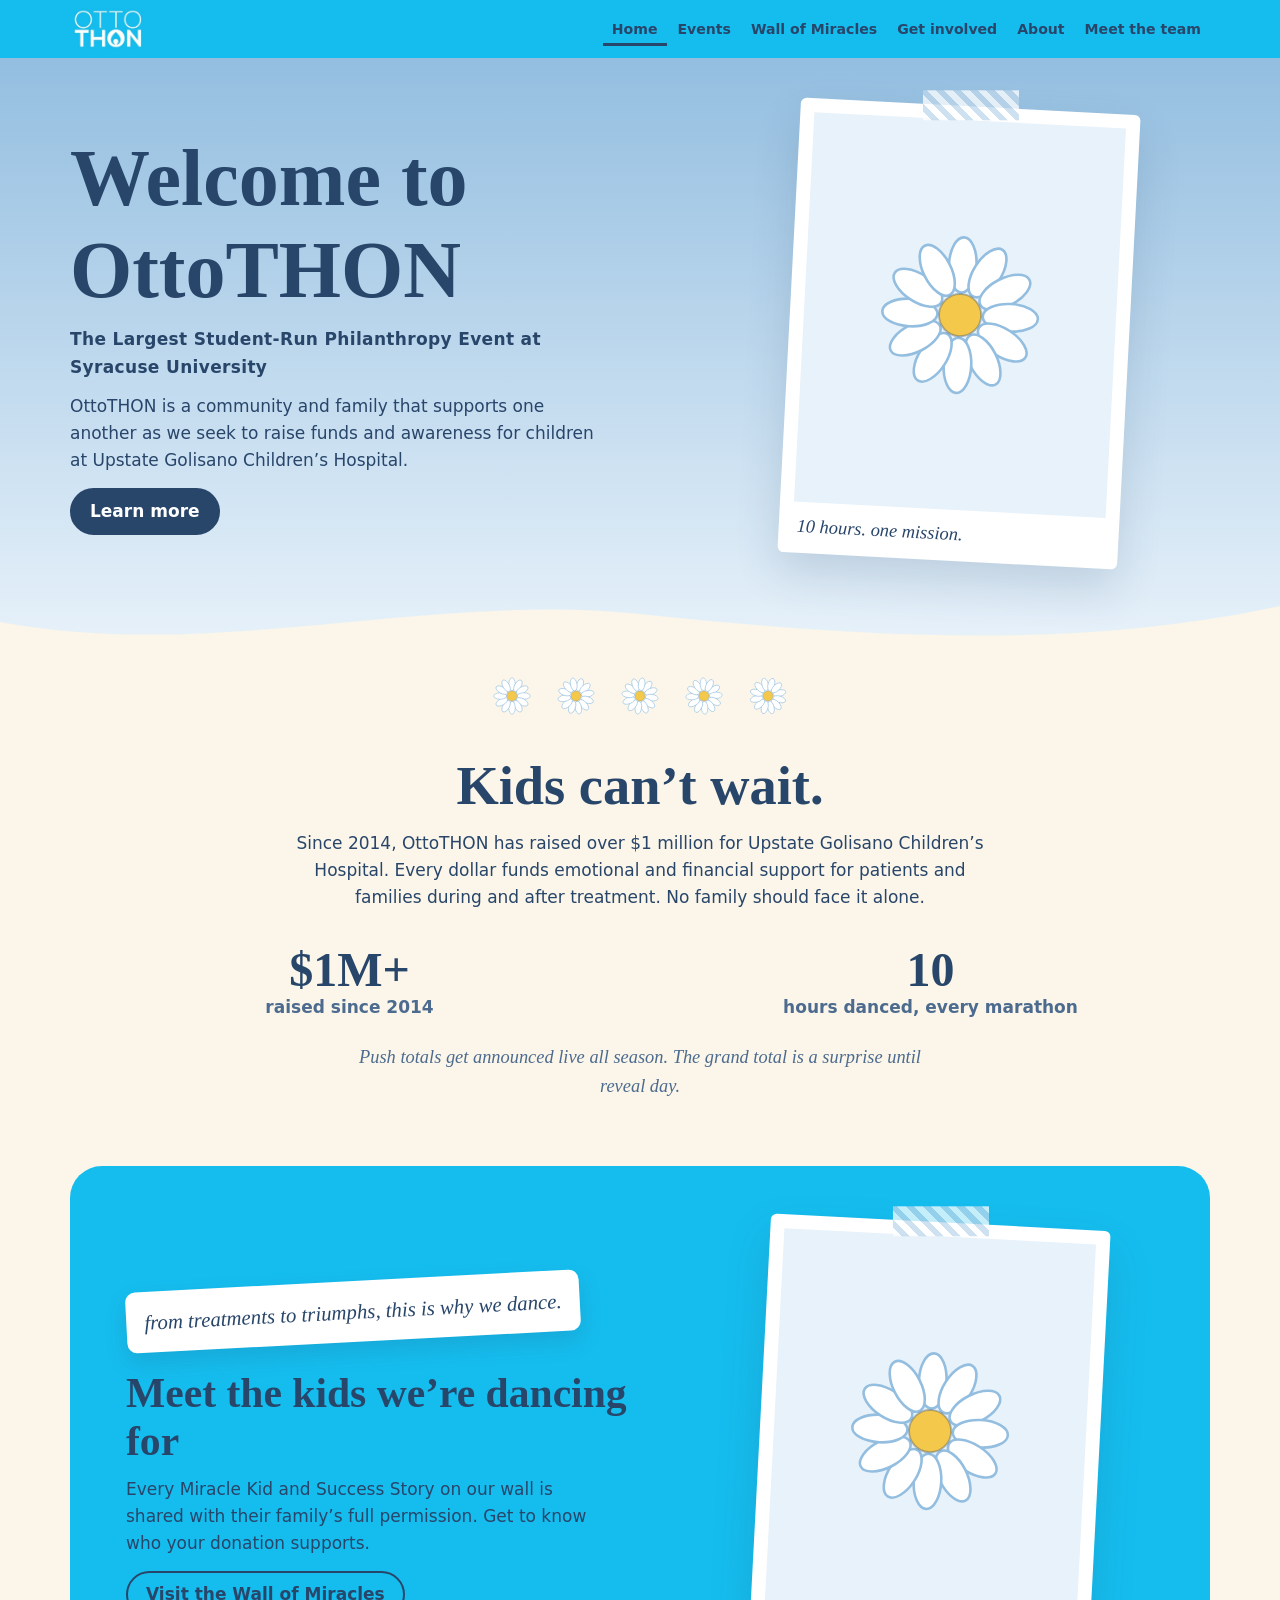
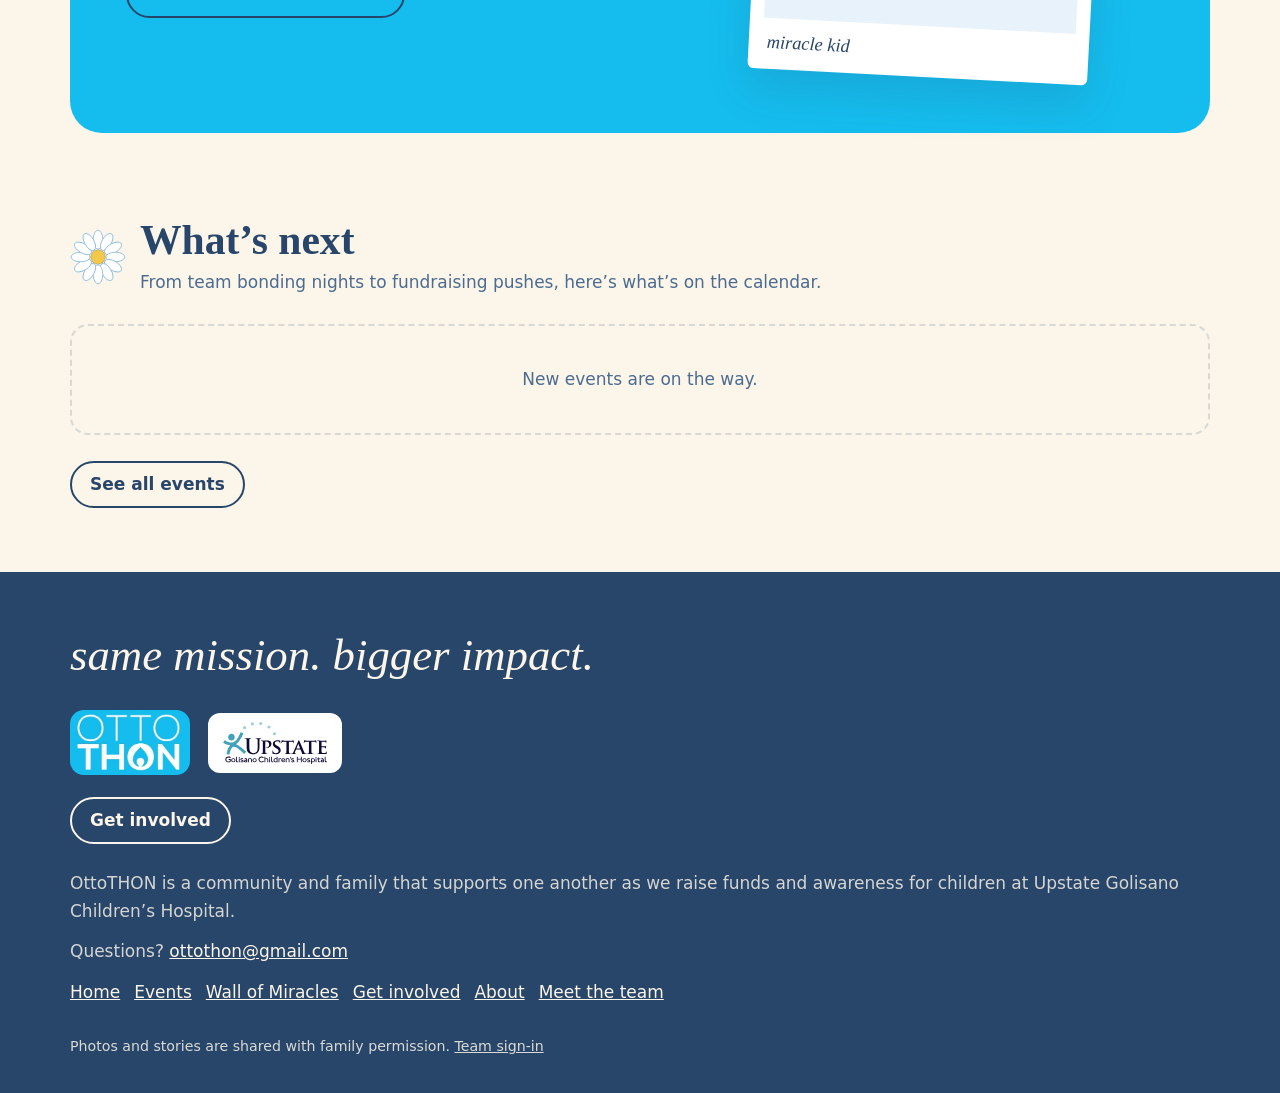
==== index.html @ 3a9a1d2e "restructuring of site, potential RSS feed update" ====
<!DOCTYPE html>
<html lang="en">
<head>
<meta charset="utf-8">
<meta name="viewport" content="width=device-width, initial-scale=1, viewport-fit=cover">
<title>OttoTHON</title>
<meta name="description" content="OttoTHON is the largest student-run philanthropy event at Syracuse University, benefiting Upstate Golisano Children’s Hospital.">
<meta http-equiv="Content-Security-Policy" content="default-src 'self'; img-src 'self' https:; style-src 'self' 'unsafe-inline'; script-src 'self'; connect-src 'self'; object-src 'none'; base-uri 'self'; form-action 'none'">
<link rel="icon" href="assets/img/favicon.svg" type="image/svg+xml">
<link rel="stylesheet" href="assets/site.css">
<script src="assets/site.js" defer></script>
</head>
<body data-page="home">
<div id="app"><noscript><p style="max-width:40rem;margin:15vh auto;padding:0 20px;font-family:system-ui,sans-serif">This site needs JavaScript to show its content. Please turn it on, or email us at ottothon@gmail.com.</p></noscript></div>
</body>
</html>
---- assets/site.css ----
/* OttoTHON site styles. Colors and fonts come from content/settings.json (Appearance in the admin). */
:root{box-sizing:border-box;padding-top:env(safe-area-inset-top,0px);padding-bottom:env(safe-area-inset-bottom,0px);
  --line:color-mix(in srgb,var(--ink) 16%,transparent);--shadow:color-mix(in srgb,var(--ink) 16%,transparent)}
html{scroll-behavior:smooth;scroll-padding-top:calc(76px + env(safe-area-inset-top,0px))}
*,*::before,*::after{box-sizing:inherit}
body{margin:0;background:var(--bg);color:var(--ink);font-family:var(--body);line-height:1.6;font-size:17px;-webkit-text-size-adjust:100%}
h1,h2,h3,h4{font-family:var(--display);line-height:1.15;margin:0;color:var(--ink)}
p{margin:0 0 .8em}
img{max-width:100%;display:block}
button,input,select,textarea{font:inherit;color:inherit}
a{color:inherit}
:focus-visible{outline:3px solid var(--ink);outline-offset:3px;border-radius:6px}
.sr-only{position:absolute;width:1px;height:1px;overflow:hidden;clip:rect(0 0 0 0);white-space:nowrap}
.daisy{display:block;width:100%;height:100%}

/* ---------- buttons & chips ---------- */
.btn{display:inline-flex;align-items:center;justify-content:center;gap:8px;min-height:42px;padding:8px 18px;border-radius:999px;border:2px solid var(--ink);background:transparent;cursor:pointer;font-weight:600;text-decoration:none;color:var(--ink)}
.btn:hover{background:var(--soft)}
.btn.primary{background:var(--ink);color:var(--on-ink,#fff)}
.btn.primary:hover{background:color-mix(in srgb,var(--ink) 85%,var(--mid))}
.btn.primary[disabled]{opacity:.45;cursor:not-allowed}
.btn.ghost{border-color:transparent}
.btn.danger{border-color:#b3412f;color:#b3412f}
.btn.sm{min-height:34px;padding:4px 12px;font-size:.9rem}
.chip{display:inline-block;padding:2px 10px;border-radius:999px;background:var(--soft);font-size:.8rem;font-weight:600;color:var(--ink)}
.chip.warn{background:var(--yolk);color:#3b2f00}
.chip.ok{background:color-mix(in srgb,var(--mid) 55%,var(--card))}

/* ---------- public: nav ---------- */
.nav{position:sticky;top:env(safe-area-inset-top,0px);z-index:20;background:var(--nav);color:var(--ink)}
.nav-in{max-width:1180px;margin:0 auto;padding:8px 20px;display:flex;align-items:center;gap:16px;flex-wrap:wrap}
.brand{display:flex;align-items:center;gap:8px;font-family:var(--display);font-size:1.2rem;font-weight:700;text-decoration:none}
.brand .daisy{width:34px;height:34px}
.brand img{height:42px;width:auto;border-radius:8px;display:block}
.links{display:flex;gap:2px;flex-wrap:wrap;margin-left:auto}
.links a{padding:6px 11px;border-radius:999px;text-decoration:none;font-weight:600;font-size:.92rem}
.links a:hover{background:color-mix(in srgb,#fff 35%,transparent)}
.links a[aria-current=page]{box-shadow:inset 0 -3px 0 var(--ink);border-radius:0}
.links a.admin-link{border:2px solid color-mix(in srgb,var(--ink) 35%,transparent)}
.pv-banner{background:var(--yolk);color:#3b2f00;padding:10px 20px;display:flex;gap:12px;align-items:center;justify-content:center;flex-wrap:wrap;font-weight:600}
.pv-banner .btn{border-color:#3b2f00;color:#3b2f00;min-height:34px;padding:2px 14px}

/* ---------- public: hero + wheel ---------- */
.hero{position:relative;overflow:hidden}
.hero-grid{max-width:1180px;margin:0 auto;padding:28px 20px 56px;display:grid;gap:20px;grid-template-columns:minmax(0,1fr);grid-template-areas:"title" "wheel" "tag";position:relative;z-index:1}
.hero-title{grid-area:title}
.hero-title h1{font-size:clamp(2.6rem,7vw,4.6rem);letter-spacing:-.01em}
.lede{font-size:1.15rem;max-width:34rem;color:var(--ink2);margin-top:14px}
.hero-wheel{grid-area:wheel}
.hero-tag{grid-area:tag}
@media(min-width:1060px){
  .hero-grid{grid-template-columns:minmax(0,1fr) 680px;grid-template-areas:"title wheel" "tag wheel";grid-template-rows:auto 1fr;column-gap:36px;padding-top:44px}
}
.decor{position:absolute;z-index:0;pointer-events:none;opacity:.9}
.decor.d1{width:84px;height:84px;top:14px;right:-22px;transform:rotate(14deg)}
.decor.d2,.decor.d3{display:none}
@media(min-width:1060px){
  .decor.d1{width:130px;height:130px;top:70px;left:-30px;right:auto}
  .decor.d2{display:block;width:84px;height:84px;top:56px;right:-26px;transform:rotate(-20deg)}
  .decor.d3{display:block;width:96px;height:96px;bottom:8px;left:43%;transform:rotate(30deg)}
}
body.nodaisy .decor,body.nodaisy .h-daisy{display:none}

.wheel{--size:min(92vw,680px);--R:calc(var(--size)*.38);--item:calc(var(--size)*min(.2,1.9/var(--n)));position:relative;width:var(--size);height:var(--size);margin:0 auto}
.ring{position:absolute;inset:0;transform:rotate(calc(var(--r,0)*-1deg));transition:transform .8s cubic-bezier(.25,.8,.25,1)}
.med{position:absolute;left:50%;top:50%;width:var(--item);height:var(--item);margin:calc(var(--item)/-2) 0 0 calc(var(--item)/-2);padding:0;border:0;background:none;cursor:pointer;
  transform:rotate(calc(var(--a)*1deg)) translateY(calc(var(--R)*-1)) rotate(calc((var(--r,0) - var(--a))*1deg));transition:transform .8s cubic-bezier(.25,.8,.25,1)}
.med-in{position:relative;display:block;width:100%;height:100%;transition:transform .4s}
.med.active .med-in{transform:scale(1.18)}
.med:hover .med-in{transform:scale(1.08)}
.med.active:hover .med-in{transform:scale(1.18)}
.med .daisy{position:absolute;inset:0}
.ph{position:absolute;inset:27%;border-radius:50%;overflow:hidden;background:var(--soft);display:grid;place-items:center;box-shadow:0 0 0 2px var(--card)}
.ph img{width:100%;height:100%;object-fit:cover}
.ini{font-family:var(--display);font-style:italic;font-size:calc(var(--item)*.26);color:var(--ink)}
.med.active .ph{box-shadow:0 0 0 3px var(--yolk)}
body.nodaisy .med .daisy,body.nodaisy .hub-daisy>.daisy{display:none}
body.nodaisy .ph{inset:8%}
.hub{position:absolute;inset:0;display:grid;place-items:center;pointer-events:none}
.hub-in{width:calc(var(--size)*.46);text-align:center}
.hub-daisy{position:relative;width:calc(var(--size)*.36);height:calc(var(--size)*.36);margin:0 auto}
.hub-daisy .ph{inset:27%}
body.nodaisy .hub-daisy .ph{inset:6%}
.hub .ini{font-size:calc(var(--size)*.07)}
.hub-name{font-family:var(--display);font-size:clamp(1.25rem,calc(var(--size)*.042),1.9rem);margin-top:4px;line-height:1.1}
.hub-sub{font-size:.9rem;color:var(--ink2)}

/* ---------- hang tag ---------- */
.tag-wrap{position:relative;padding-top:56px;max-width:480px}
.tag-string{position:absolute;top:0;left:-7px;width:120px;height:80px}
.tag-shape{filter:drop-shadow(0 8px 12px var(--shadow))}
.tag{position:relative;background:var(--card);clip-path:polygon(0 38px,38px 0,calc(100% - 38px) 0,100% 38px,100% 100%,0 100%);padding:48px 30px 28px}
.tag::before{content:"";position:absolute;top:10px;left:68px;width:14px;height:14px;border-radius:50%;background:var(--bg);box-shadow:inset 0 0 0 2px var(--ink2)}
.tag::after{content:"";position:absolute;inset:8px;border:2px dashed color-mix(in srgb,var(--mid) 70%,transparent);clip-path:polygon(0 32px,32px 0,calc(100% - 32px) 0,100% 32px,100% 100%,0 100%);pointer-events:none}
.tag h2{font-size:2rem}
.tag .since{color:var(--ink2);font-size:.95rem;margin:2px 0 10px}
.tag .line{font-family:var(--display);font-size:1.15rem;margin-bottom:12px}
.tag .story p{margin-bottom:.7em}
.tag.swap{animation:fadein .35s}
@keyframes fadein{from{opacity:0;transform:translateY(6px)}to{opacity:1;transform:none}}
.wheel-ctl{display:flex;align-items:center;gap:12px;margin-top:18px}
.empty{padding:40px 20px;text-align:center;color:var(--ink2);border:2px dashed var(--line);border-radius:18px}

/* ---------- public: sections ---------- */
.sec{padding:56px 0}
.sec:nth-of-type(even){background:color-mix(in srgb,var(--soft) 55%,var(--bg))}
.sec-in{max-width:1180px;margin:0 auto;padding:0 20px}
.sec-head{display:flex;gap:14px;align-items:center;margin-bottom:28px}
.h-daisy{width:56px;height:56px;flex:none}
.sec-head h2{font-size:clamp(1.8rem,4vw,2.6rem)}
.sec-head p{margin:4px 0 0;color:var(--ink2)}
.filters{display:flex;gap:8px;flex-wrap:wrap;margin-bottom:18px}
.filters button{border:2px solid var(--line);background:transparent;border-radius:999px;padding:4px 14px;cursor:pointer;font-weight:600}
.filters button[aria-pressed=true]{background:var(--ink);color:var(--on-ink,#fff);border-color:var(--ink)}

.rail{display:flex;gap:22px;overflow-x:auto;scroll-snap-type:x mandatory;padding:46px 6px 22px;background:linear-gradient(var(--mid),var(--mid)) 0 18px/100% 4px no-repeat;scrollbar-color:var(--mid) transparent}
.rail .scard{flex:0 0 min(280px,78vw);scroll-snap-align:start}
.grid{display:grid;gap:22px;grid-template-columns:repeat(auto-fill,minmax(250px,1fr));padding-top:8px}
.scard{position:relative;display:flex;flex-direction:column;text-align:left;padding:0;border:0;background:var(--card);border-radius:6px 6px 22px 22px;overflow:visible;cursor:pointer;box-shadow:0 8px 16px var(--shadow);transform-origin:50% -26px;transition:transform .35s}
.scard:hover{transform:rotate(1.6deg)}
.scard::before{content:"";position:absolute;top:-28px;left:50%;width:2px;height:28px;background:var(--ink2)}
.grid .scard::before{display:none}
.sc-img{display:block;aspect-ratio:4/3;background:var(--soft);border-radius:6px 6px 0 0;overflow:hidden;position:relative}
.sc-img img{width:100%;height:100%;object-fit:cover}
.sc-img .daisy{position:absolute;width:46%;height:auto;aspect-ratio:1;left:27%;top:20%}
body.nodaisy .sc-img .daisy{display:none}
.sc-body{display:flex;flex-direction:column;gap:6px;padding:14px 18px 20px;margin:0 6px}
.sc-title{font-family:var(--display);font-size:1.25rem;line-height:1.2}
.sc-sum{color:var(--ink2);font-size:.95rem}
.sc-date{font-size:.85rem;color:var(--ink2)}

.wed{display:grid;gap:28px;grid-template-columns:minmax(0,1fr)}
@media(min-width:900px){.wed{grid-template-columns:minmax(0,1.7fr) minmax(0,1fr)}}
.post{background:var(--card);border-radius:24px;padding:30px;box-shadow:0 8px 16px var(--shadow);display:grid;gap:22px;grid-template-columns:minmax(0,1fr)}
@media(min-width:620px){.post{grid-template-columns:140px minmax(0,1fr)}}
.post .who{width:140px;height:140px;position:relative}
.post .who .ph{inset:27%}
body.nodaisy .post .who .ph{inset:4%}
.post h3{font-size:1.9rem;margin-bottom:6px}
.post .by{color:var(--ink2);margin-bottom:14px}
.earlier{list-style:none;margin:0;padding:0;display:grid;gap:10px;align-content:start}
.earlier button{width:100%;text-align:left;border:2px solid var(--line);background:transparent;border-radius:16px;padding:12px 16px;cursor:pointer}
.earlier button[aria-pressed=true]{background:var(--card);border-color:var(--ink)}
.earlier b{display:block;font-family:var(--display);font-size:1.05rem}
.earlier small{color:var(--ink2)}

.labels{display:grid;gap:20px;grid-template-columns:repeat(auto-fill,minmax(240px,1fr))}
.label{position:relative;background:var(--card);border-radius:10px;padding:22px 20px 20px;text-align:center;box-shadow:0 6px 12px var(--shadow)}
.label::after{content:"";position:absolute;inset:7px;border:2px dashed color-mix(in srgb,var(--mid) 75%,transparent);border-radius:6px;pointer-events:none}
.label .who{width:120px;height:120px;margin:0 auto 6px;position:relative}
.label .who .ph{inset:27%}
body.nodaisy .label .who .ph{inset:4%}
.label h3{font-size:1.3rem}
.label .role{color:var(--ink2);font-weight:600;margin:2px 0 8px}
.label p{font-size:.95rem;margin:0}

.foot{padding:56px 0 40px;background:var(--ink);color:var(--bg)}
.foot-in{max-width:1180px;margin:0 auto;padding:0 20px;display:grid;gap:28px;grid-template-columns:minmax(0,1fr)}
@media(min-width:860px){.foot-in{grid-template-columns:1.4fr 1fr}}
.foot h2{color:var(--bg);font-size:clamp(1.5rem,3.4vw,2.2rem);max-width:30ch}
.foot p{color:color-mix(in srgb,var(--bg) 82%,var(--ink))}
.foot small{display:block;margin-top:28px;opacity:.85}
.foot a{color:var(--bg)}
.foot .flinks{display:flex;gap:14px;flex-wrap:wrap;margin-top:14px}

dialog{border:0;border-radius:24px;padding:0;background:var(--card);color:var(--ink);max-width:min(640px,94vw);width:100%;box-shadow:0 24px 60px rgba(0,0,0,.35)}
dialog::backdrop{background:color-mix(in srgb,var(--ink) 55%,transparent)}
.dlg-in{padding:28px;max-height:86vh;overflow:auto}
.dlg-in .sc-img{border-radius:14px;margin-bottom:16px}
.dlg-in h3{font-size:1.8rem;margin:8px 0 4px}
.dlg-btns{display:flex;gap:10px;justify-content:flex-end;margin-top:18px}

#toast{position:fixed;left:50%;bottom:calc(22px + env(safe-area-inset-bottom,0px));transform:translate(-50%,20px);background:var(--ink);color:var(--on-ink,#fff);padding:10px 20px;border-radius:999px;font-weight:600;opacity:0;pointer-events:none;transition:.3s;z-index:50;max-width:92vw;text-align:center}
#toast.show{opacity:1;transform:translate(-50%,0)}

.links a{padding:6px 9px;font-size:.88rem}
.links a.cta{background:var(--ink);color:var(--on-ink,#fff)}
.links a.cta:hover{background:color-mix(in srgb,var(--ink) 85%,var(--mid))}
.logo-tile{display:block;border-radius:14px;width:140px;height:auto;margin-top:22px}
.stats-pub{display:grid;gap:18px;grid-template-columns:repeat(auto-fit,minmax(190px,1fr))}
.sp{background:var(--card);border-radius:20px;padding:24px 20px;text-align:center;box-shadow:0 6px 12px var(--shadow);position:relative}
.sp::after{content:"";position:absolute;inset:7px;border:2px dashed color-mix(in srgb,var(--mid) 75%,transparent);border-radius:14px;pointer-events:none}
.sp b{display:block;font-family:var(--display);font-size:2.6rem;line-height:1.05}
.sp span{color:var(--ink2);font-weight:600}
.note{margin-top:18px;color:var(--ink2);font-style:italic}
.why-box{margin-top:22px}
.why-box h3{font-size:1.2rem;margin-bottom:8px}
.why-list{list-style:none;margin:0;padding:0;display:grid;gap:6px}
.why-list li{display:flex;gap:10px;align-items:center;font-weight:600}
.why-list .daisy{width:22px;height:22px;flex:none}
body.nodaisy .why-list .daisy{display:none}
.ev-main{display:grid;gap:14px;background:var(--ink);color:var(--bg);border-radius:24px;padding:28px;margin-bottom:34px}
.ev-main h3{color:var(--bg);font-size:1.8rem}
.ev-main p{color:color-mix(in srgb,var(--bg) 88%,var(--ink));margin:0}
.ev-main .btn{border-color:var(--bg);color:var(--bg);justify-self:start}
.ev-main .btn:hover{background:color-mix(in srgb,var(--bg) 18%,transparent)}
.ev-h{font-size:1.4rem;margin:0 0 14px}
.ev-list{list-style:none;margin:0 0 34px;padding:0;display:grid;gap:14px}
.ev{display:grid;grid-template-columns:78px minmax(0,1fr);gap:16px;background:var(--card);border-radius:18px;padding:16px;box-shadow:0 4px 10px var(--shadow)}
.ev-date{text-align:center;background:var(--soft);border-radius:14px;padding:8px 4px;align-self:start}
.ev-date b{display:block;font-family:var(--display);font-size:1.8rem;line-height:1}
.ev-date span{font-size:.8rem;font-weight:700}
.ev h4{font-size:1.2rem}
.ev .where{color:var(--ink2);font-size:.92rem}
.ev p{margin:6px 0 0}
.ev .btn{margin-top:8px}
.ways{display:grid;gap:20px;grid-template-columns:repeat(auto-fit,minmax(250px,1fr));margin-bottom:34px}
.way{background:var(--card);border-radius:22px;padding:24px;box-shadow:0 6px 12px var(--shadow);display:flex;flex-direction:column;align-items:flex-start;gap:10px}
.way h3{font-size:1.4rem}
.way p{margin:0;flex:1}
.dance{display:grid;gap:22px;grid-template-columns:minmax(0,1fr);background:var(--card);border-radius:24px;padding:28px;box-shadow:0 6px 12px var(--shadow);margin-bottom:34px}
@media(min-width:800px){.dance{grid-template-columns:minmax(0,1.3fr) minmax(0,1fr)}}
.dance h3{font-size:1.7rem;margin-bottom:8px}
.faq details{background:var(--card);border-radius:16px;padding:14px 18px;margin-bottom:10px;box-shadow:0 3px 8px var(--shadow)}
.faq summary{cursor:pointer;font-weight:700;font-family:var(--display);font-size:1.1rem}
.faq details p{margin:10px 0 0}
.about-grid{display:grid;gap:28px;grid-template-columns:minmax(0,1fr)}
@media(min-width:900px){.about-grid{grid-template-columns:minmax(0,1.4fr) minmax(0,1fr)}}
.about-grid h3{font-size:1.5rem;margin:24px 0 8px}
.about-grid>div:first-child>h3:first-child{margin-top:0}
.plate{background:#fff;color:#28456A;border-radius:18px;padding:20px 22px;box-shadow:0 6px 12px var(--shadow);margin-bottom:18px}
.plate img{width:100%;max-width:260px;height:auto;margin-bottom:10px}
.plate h3{color:#28456A;margin:0 0 6px}
.plate p{color:#4C6B8F;margin:0}


.home-hero{position:relative;background:linear-gradient(var(--mid),var(--pale));padding:48px 0 90px}
.hh-in{max-width:1180px;margin:0 auto;padding:0 20px;display:grid;gap:36px;align-items:center;grid-template-columns:minmax(0,1fr)}
@media(min-width:860px){.hh-in{grid-template-columns:minmax(0,1.2fr) minmax(0,1fr)}}
.home-hero h1{font-size:clamp(2.8rem,8vw,5rem);margin-bottom:10px}
.home-hero .kick{font-weight:700;letter-spacing:.02em;margin-bottom:12px}
.home-hero p{max-width:34rem}
.wave{position:absolute;left:0;right:0;bottom:-1px;width:100%;height:60px;display:block}
.polaroid{position:relative;background:#fff;padding:14px 14px 8px;border-radius:6px;box-shadow:0 20px 44px var(--shadow);transform:rotate(3deg);width:100%;max-width:340px;margin:0 auto}
.tape{position:absolute;top:-16px;left:50%;width:96px;height:30px;transform:translateX(-50%) rotate(-3deg);background:repeating-linear-gradient(45deg,rgba(255,255,255,.75),rgba(255,255,255,.75) 6px,rgba(190,215,235,.75) 6px,rgba(190,215,235,.75) 12px)}
.pol-img{aspect-ratio:4/5;background:#E8F2FA;overflow:hidden;display:grid;place-items:center}
.pol-img img{width:100%;height:100%;object-fit:cover}
.pol-img .daisy{width:52%;height:auto;aspect-ratio:1}
.polaroid figcaption{font-family:var(--display);font-style:italic;color:#28456A;padding:10px 4px 4px;font-size:1.15rem}
.flowers{display:flex;justify-content:center;gap:26px;padding:26px 0 0}
.flowers span{width:38px;height:38px;display:block}
body.nodaisy .flowers{display:none}
.mission{padding:40px 0 64px;text-align:center}
.mission h2{font-size:clamp(2.2rem,5vw,3.4rem);margin-bottom:12px}
.mission p{margin-left:auto;margin-right:auto;max-width:44rem}
.big-stats{display:grid;gap:22px;grid-template-columns:repeat(auto-fit,minmax(170px,1fr));margin:34px 0 10px}
.big-stats b{display:block;font-family:var(--display);font-size:3rem;line-height:1}
.big-stats span{color:var(--ink2);font-weight:600}
.mission .note{font-family:var(--display);font-size:1.15rem;max-width:36rem;margin:22px auto 0}
.wall-banner{display:grid;gap:36px;align-items:center;background:var(--nav);color:var(--ink);border-radius:32px;padding:clamp(24px,5vw,56px);grid-template-columns:minmax(0,1fr)}
@media(min-width:860px){.wall-banner{grid-template-columns:minmax(0,1.2fr) minmax(0,1fr)}}
.wall-banner h2{font-size:clamp(1.8rem,4vw,2.6rem);margin:6px 0 10px}
.wall-banner p{max-width:30rem}
.quote-card{display:inline-block;background:#fff;color:#28456A;border-radius:10px;padding:14px 18px;transform:rotate(-3deg);font-family:var(--display);font-style:italic;font-size:1.3rem;box-shadow:0 10px 22px var(--shadow);max-width:22rem;margin-bottom:22px!important}
.wall-banner .btn{border-color:var(--ink)}
.wall-banner .btn:hover{background:color-mix(in srgb,#fff 35%,transparent)}
.up{padding:64px 0}
.up-grid{display:grid;gap:20px;grid-template-columns:repeat(auto-fit,minmax(250px,1fr));margin-bottom:26px}
.up-card{background:var(--card);border-radius:20px;padding:22px;box-shadow:0 6px 12px var(--shadow)}
.up-card .d{font-family:var(--display);font-weight:700;font-size:1.1rem}
.up-card h3{font-size:1.3rem;margin:4px 0}
.up-card .where{color:var(--ink2);font-size:.92rem;margin-bottom:6px}
.up-card p{margin:0}
.team-link{margin-top:30px;text-align:center}
.foot{padding:48px 0 36px}
.foot-in{display:block}
.foot .cta-line{font-family:var(--display);font-style:italic;font-size:clamp(1.8rem,4vw,2.8rem);color:var(--bg);margin-bottom:18px}
.foot .logos{display:flex;gap:18px;align-items:center;flex-wrap:wrap;margin-bottom:22px}
.foot .logos .logo-tile{margin:0;width:120px}
.foot .logos .gplate{background:#fff;border-radius:12px;padding:8px 14px}
.foot .logos .gplate img{height:44px;width:auto}
.foot .fbtns{display:flex;gap:10px;flex-wrap:wrap;margin-bottom:26px}
.foot .fbtns .btn{border-color:var(--bg);color:var(--bg)}
.foot .fbtns .btn:hover{background:color-mix(in srgb,var(--bg) 18%,transparent)}
.foot .fbtns .btn.light{background:var(--bg);color:var(--ink)}

@media (prefers-reduced-motion:reduce){*,*::before,*::after{transition:none!important;animation:none!important;scroll-behavior:auto!important}}
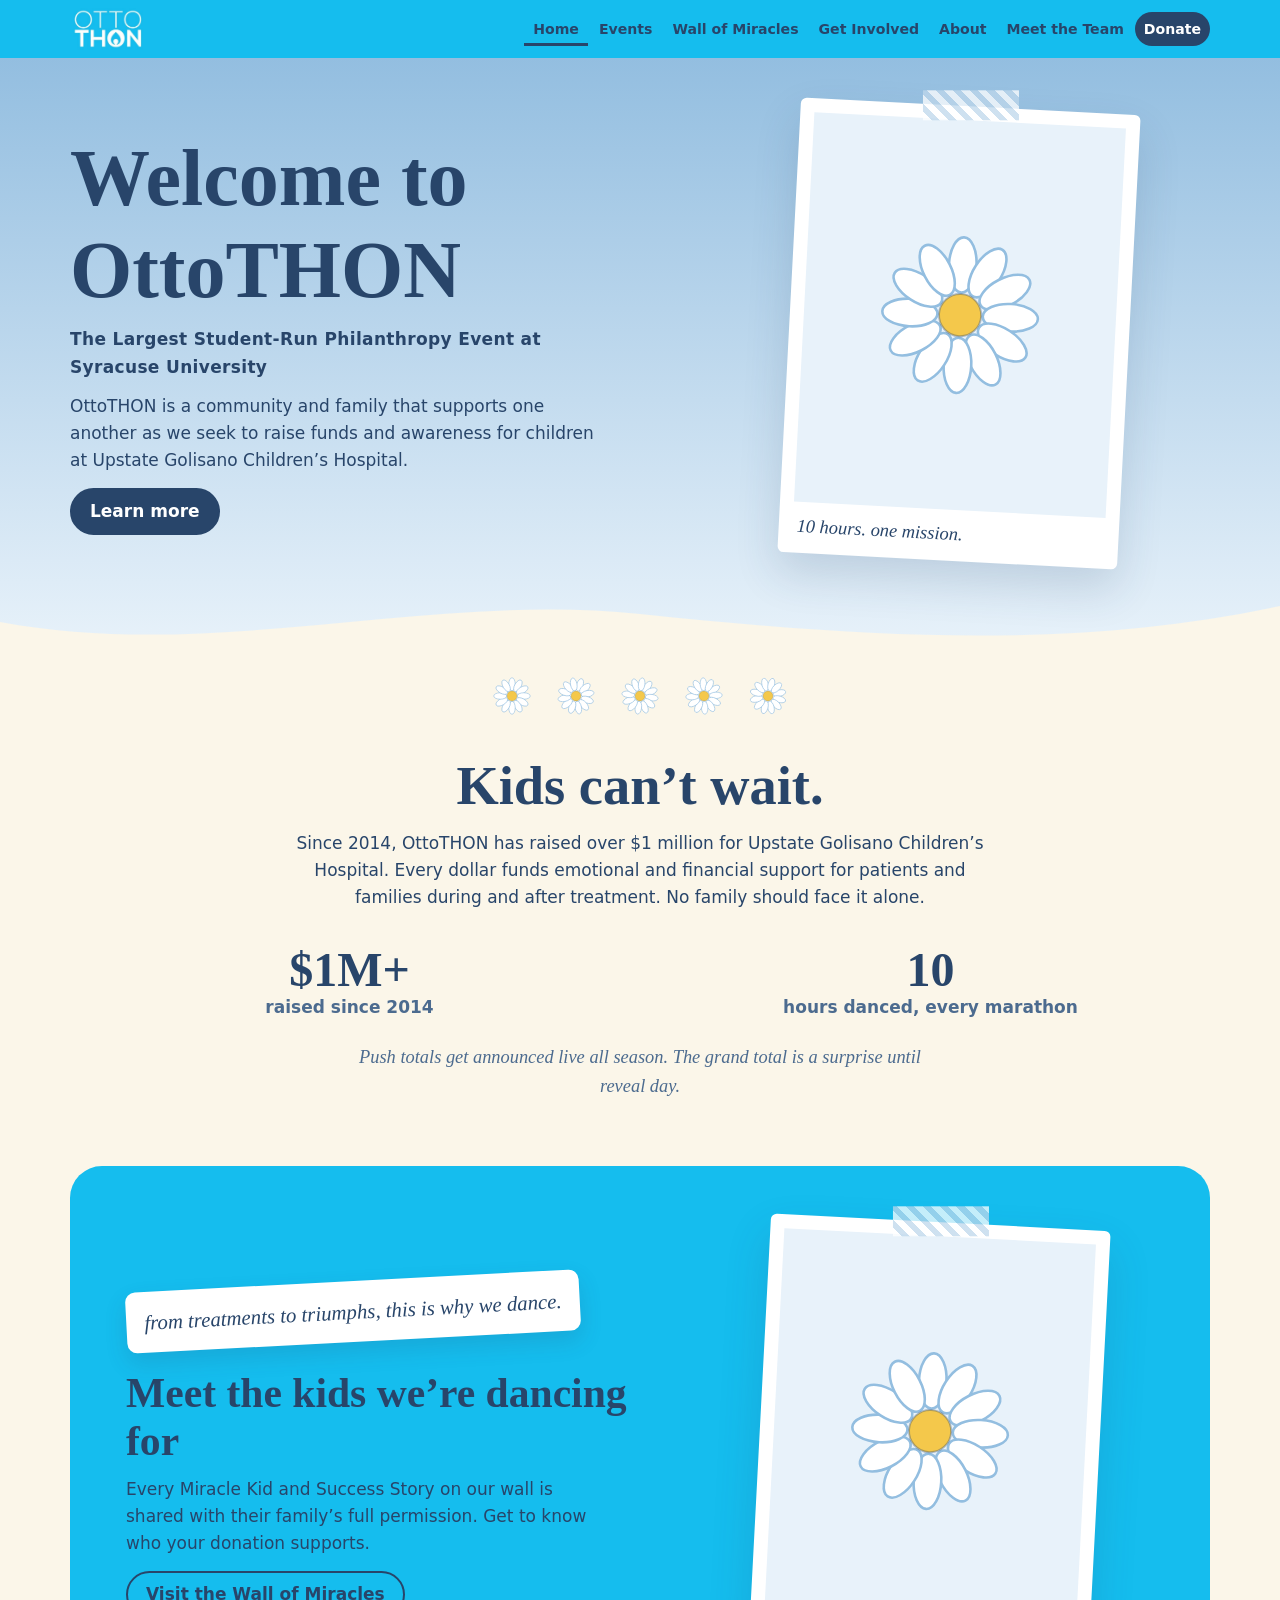
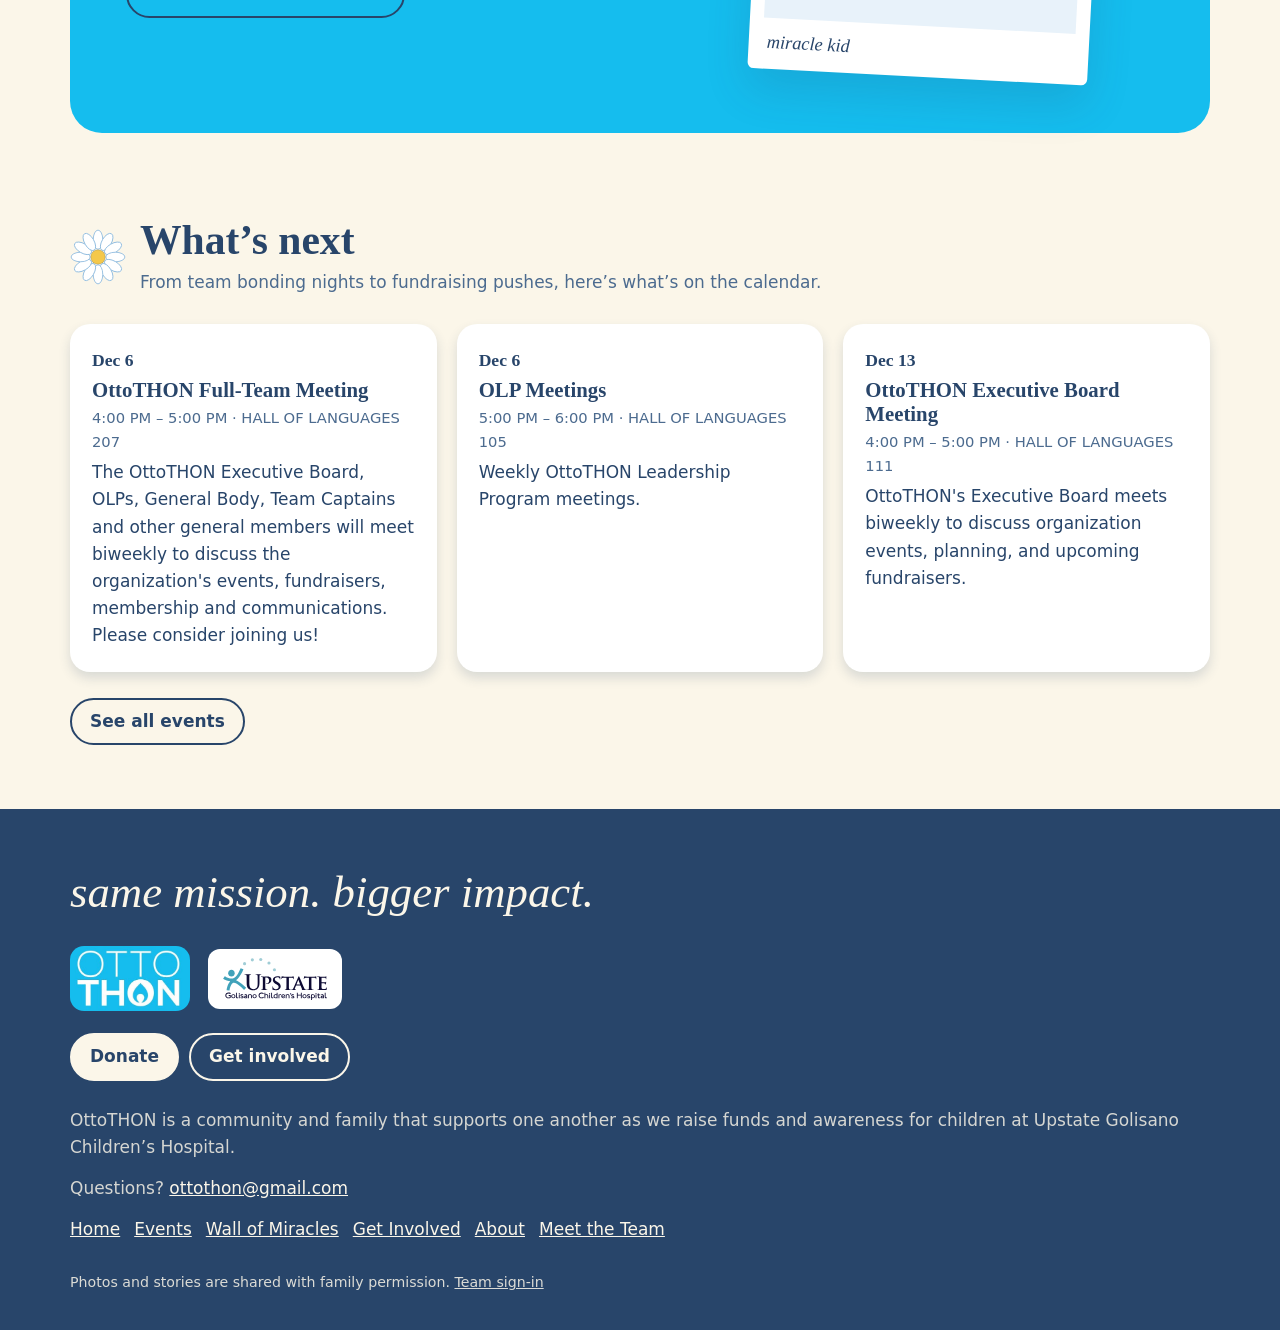
==== commit 5ef4a3f2: "allowing inline videos and articles, past evernts and links to outside news articles" ====
--- a/index.html
+++ b/index.html
@@ -5,7 +5,7 @@
 <meta name="viewport" content="width=device-width, initial-scale=1, viewport-fit=cover">
 <title>OttoTHON</title>
 <meta name="description" content="OttoTHON is the largest student-run philanthropy event at Syracuse University, benefiting Upstate Golisano Children’s Hospital.">
-<meta http-equiv="Content-Security-Policy" content="default-src 'self'; img-src 'self' https:; style-src 'self' 'unsafe-inline'; script-src 'self'; connect-src 'self'; object-src 'none'; base-uri 'self'; form-action 'none'">
+<meta http-equiv="Content-Security-Policy" content="default-src 'self'; img-src 'self' https:; style-src 'self' 'unsafe-inline'; script-src 'self'; connect-src 'self'; frame-src https://www.youtube-nocookie.com https://player.vimeo.com; object-src 'none'; base-uri 'self'; form-action 'none'">
 <link rel="icon" href="assets/img/favicon.svg" type="image/svg+xml">
 <link rel="stylesheet" href="assets/site.css">
 <script src="assets/site.js" defer></script>
--- a/assets/site.css
+++ b/assets/site.css
@@ -274,4 +274,226 @@
 .foot .fbtns .btn:hover{background:color-mix(in srgb,var(--bg) 18%,transparent)}
 .foot .fbtns .btn.light{background:var(--bg);color:var(--ink)}
 
+
+/* Meet the team: taped-down photos, washi tape, daisy bouquets */
+.exec-wrap{display:grid;gap:34px;margin:10px 0 44px}
+.dir-grid{display:grid;gap:34px 26px;grid-template-columns:repeat(2,minmax(0,1fr));margin-bottom:56px}
+.person{position:relative;display:grid;align-items:center;background:color-mix(in srgb,var(--soft) 45%,var(--card));border-radius:18px;box-shadow:0 8px 18px var(--shadow)}
+.person::after{content:"";position:absolute;inset:8px;border:2px dashed color-mix(in srgb,var(--mid) 75%,transparent);border-radius:12px;pointer-events:none}
+.person.exec{grid-template-columns:minmax(0,420px) minmax(0,1fr);gap:20px 52px;padding:48px 52px}
+.person.dir{grid-template-columns:minmax(0,1fr);justify-items:center;align-content:start;text-align:center;gap:20px;padding:44px 30px 36px}
+.person.dir .polo{max-width:340px}
+.person.dir .who-text h3{font-size:1.85rem}
+.person.dir .p-btns{justify-content:center}
+.person,.polo,.who-text{min-width:0}
+.who-text{overflow-wrap:break-word}
+.person .who-text h3{font-size:1.6rem;line-height:1.2}
+.p-btns{display:flex;flex-wrap:wrap;gap:8px;margin-top:12px}
+.polo.member .p-btns{justify-content:center}
+.person.exec .who-text h3{font-size:2.3rem}
+.person .role{color:var(--ink2);font-weight:700;margin:2px 0 10px}
+.person.exec .role{font-size:1.2rem}
+.person .bio{font-size:1rem}
+.person .who-text .p-btns .btn{margin-top:0}
+.person.exec .who-text{padding-right:min(34%,280px)}
+
+.polo{position:relative;margin:0;background:#fff;padding:12px 12px 12px;border-radius:3px;box-shadow:0 12px 26px var(--shadow);transform:rotate(var(--pr,0deg));width:100%}
+.polo-img{position:relative;aspect-ratio:var(--ratio,1/1);background:var(--soft);overflow:hidden}
+.polo-img img{position:absolute;inset:0;width:100%;height:100%;object-fit:cover;object-position:var(--fx,50%) 25%}
+.polo-ph{position:absolute;left:50%;top:50%;width:58%;aspect-ratio:1;transform:translate(-50%,-50%)}
+.polo-ph .daisy{position:absolute;inset:0}
+.polo-ph .ini{position:absolute;inset:0;display:grid;place-items:center;font-family:var(--display);font-style:italic;font-size:2.4rem;color:#28456A}
+body.nodaisy .polo-ph .daisy{display:none}
+body.frame-portrait{--ratio:4/5}
+body.frame-square{--ratio:1/1}
+body.frame-landscape{--ratio:4/3}
+.polo.member{padding-bottom:0;max-width:270px;margin-left:auto;margin-right:auto}
+.polo.member figcaption{padding:14px 8px 18px;text-align:center;color:#28456A}
+.polo.member h3{font-size:1.3rem;color:#28456A}
+.polo.member .role{color:#4C6B8F;font-weight:700;font-size:.95rem;margin:2px 0 0}
+.polo.member .bio{color:#28456A;font-size:.92rem;margin:8px 0 0}
+.polo.member .btn{border-color:#28456A;color:#28456A}
+
+/* washi tape */
+.washi{position:absolute;z-index:3;top:-15px;left:50%;width:112px;height:32px;margin-left:-56px;transform:translateX(var(--tx,0)) rotate(var(--tr,-4deg));opacity:.93;pointer-events:none;
+  clip-path:polygon(0 0,3% 12%,0 25%,3% 37%,0 50%,3% 62%,0 75%,3% 87%,0 100%,100% 100%,97% 87%,100% 75%,97% 62%,100% 50%,97% 37%,100% 25%,97% 12%,100% 0)}
+.washi.w0{background:repeating-linear-gradient(45deg,rgba(255,255,255,.6) 0 6px,color-mix(in srgb,var(--mid) 75%,transparent) 6px 12px)}
+.washi.w1{background:radial-gradient(circle,rgba(255,255,255,.95) 20%,transparent 23%) 0 0/13px 13px,color-mix(in srgb,var(--yolk) 78%,transparent)}
+.washi.w2{background:repeating-linear-gradient(90deg,rgba(255,255,255,.55) 0 3px,transparent 3px 11px),color-mix(in srgb,var(--nav) 72%,transparent)}
+.washi.w3{background:repeating-linear-gradient(-45deg,rgba(255,255,255,.5) 0 4px,transparent 4px 10px),rgba(172,188,139,.82)}
+.washi.left{left:0;top:-4px;margin-left:-34px;transform:rotate(var(--tr,-38deg))}
+.washi.right{left:auto;right:0;top:-4px;margin-left:0;margin-right:-34px;transform:rotate(var(--tr,36deg))}
+
+/* daisy bouquet */
+.bq{position:absolute;pointer-events:none;height:auto;z-index:1}
+.bq.in-card{right:34px;bottom:14px;width:min(24%,230px);transform:rotate(4deg)}
+.flourish{display:flex;align-items:flex-end;justify-content:center;gap:clamp(16px,6vw,70px);margin-top:30px}
+.flourish .bq{position:static;width:clamp(70px,12vw,130px);flex:none}
+.flourish .bq.flip{transform:scaleX(-1) rotate(-4deg)}
+.flourish .bq:not(.flip){transform:rotate(4deg)}
+.flourish .btn{margin-bottom:24px}
+.team-block{margin-bottom:46px}
+.team-h{font-size:1.6rem}
+.team-lead{color:var(--ink2);margin:2px 0 22px}
+.team-grid{display:grid;gap:36px 26px;grid-template-columns:repeat(3,minmax(0,1fr));padding-top:10px}
+@media(max-width:900px){.team-grid{grid-template-columns:repeat(2,minmax(0,1fr))}.person.exec{grid-template-columns:minmax(0,340px) minmax(0,1fr);gap:20px 36px;padding:36px 32px}.bq.in-card{width:20%}}
+@media(max-width:1000px){.dir-grid{grid-template-columns:minmax(0,1fr)}.person.dir .polo{max-width:300px}}
+@media(max-width:720px){
+  .person.exec,.person.dir{grid-template-columns:minmax(0,1fr);text-align:center;justify-items:center}
+  .person.exec .polo{max-width:300px}
+  .person.dir .polo{max-width:280px}
+  .person.exec .who-text{padding-right:0}
+  .bq.in-card{display:none}
+  .dir-grid{grid-template-columns:1fr}
+}
+@media(max-width:480px){.team-grid{grid-template-columns:minmax(0,1fr);max-width:340px;margin:0 auto}.polo.member{max-width:250px}}
+
+
+/* ===== Events page: scrapbook tickets and calendar pages ===== */
+:root{--blue-ink:color-mix(in srgb,var(--nav) 55%,var(--ink));
+  /* Handwriting fonts. These are system fonts so nothing is downloaded. To use a real hand-lettered font, see docs/EVENTS-DESIGN.md */
+  --hand:'Bradley Hand','Segoe Print','Segoe Script','Chalkboard SE','Comic Sans MS','Marker Felt',cursive;
+  --hand-title:'Marker Felt','Chalkduster','Segoe Print','Bradley Hand','Comic Sans MS',cursive}
+.evp{padding:30px 0 70px}
+.evp-hero{position:relative;padding:46px 0 34px;max-width:100%}
+.evp-title{font-family:var(--hand-title);font-weight:800;text-transform:uppercase;font-size:clamp(2.6rem,8vw,5.2rem);line-height:1;letter-spacing:.01em;color:var(--blue-ink);margin:0 0 10px;transform:rotate(-1.2deg);transform-origin:left}
+.evp-tag{font-family:var(--hand);font-size:clamp(1.2rem,2.6vw,1.6rem);color:var(--blue-ink);margin:0 0 8px}
+.evp-intro{max-width:30rem;color:var(--ink2);font-size:1.05rem}
+.evp-doodle{position:absolute;left:-10px;top:-6px;width:clamp(120px,24vw,230px);height:auto;pointer-events:none;opacity:.9}
+.evp-flower{position:absolute;right:30px;top:14px;width:clamp(80px,11vw,130px);transform:rotate(8deg);pointer-events:none}
+.evp-note{position:absolute;right:0;top:150px;margin:0;font-family:var(--hand);font-size:clamp(1rem,2vw,1.3rem);color:var(--blue-ink);transform:rotate(-8deg);width:8em;text-align:center}
+body.nodaisy .evp-flower{display:none}
+@media(min-width:901px){.evp-title{max-width:calc(100% - 170px)}}
+@media(max-width:900px){.evp-note,.evp-flower{display:none}}
+
+.tape-label{display:inline-block;position:relative;font-family:var(--hand-title);font-weight:800;text-transform:uppercase;letter-spacing:.04em;color:var(--blue-ink);background:color-mix(in srgb,var(--mid) 55%,var(--bg));padding:6px 22px 6px 18px;margin:0 0 18px;transform:rotate(-2deg);font-size:1.1rem;
+  clip-path:polygon(0 0,100% 0,97% 20%,100% 40%,97% 60%,100% 80%,97% 100%,0 100%,3% 80%,0 60%,3% 40%,0 20%)}
+.tape-label.big{font-size:clamp(1.2rem,2.6vw,1.6rem);padding:8px 28px 8px 22px}
+.ticket .tape-label{position:absolute;left:-12px;top:-18px;z-index:4;margin:0}
+
+.ev-row{display:flex;gap:8px;align-items:flex-start;margin:0 0 4px;font-size:.98rem}
+.ev-row .ico{width:18px;height:18px;flex:none;margin-top:3px;color:var(--blue-ink)}
+.ev-desc{margin:8px 0 0;font-size:.98rem}
+.catchip{display:inline-flex;align-items:center;gap:6px;font-weight:800;font-size:.78rem;letter-spacing:.08em;text-transform:uppercase;padding:4px 12px 4px 9px;border-radius:999px;background:var(--chip);color:#28456A;margin-bottom:8px}
+.catchip .ico{width:15px;height:15px}
+.ev-actions{display:flex;gap:8px;flex-wrap:wrap;margin-top:12px}
+
+/* category colors (fixed pastels, dark text) */
+.cat-fundraiser{--bg2:#FFF3CB;--chip:#FBE39A;--acc:#E2AE1A}
+.cat-meeting{--bg2:#E3F0FC;--chip:#C9E1F7;--acc:#5B9BD5}
+.cat-social{--bg2:#FCE4EB;--chip:#F7C8D6;--acc:#E58FA8}
+.cat-community{--bg2:#DFF4EC;--chip:#BFE8DA;--acc:#4FB69B}
+.cat-other{--bg2:#EDE7F8;--chip:#DCD2F1;--acc:#9B86D0}
+.ticket,.evc,.mini{color:#28456A}
+.ticket .ev-row .ico,.evc .ev-row .ico{color:#28456A}
+.ticket .btn,.evc .btn{border-color:#28456A;color:#28456A}
+.ticket .btn:hover,.evc .btn:hover{background:color-mix(in srgb,#fff 55%,transparent)}
+
+/* the big "Next up" ticket */
+.ticket{position:relative;display:grid;grid-template-columns:minmax(0,1fr) 270px;margin:34px 0 56px;background:var(--bg2);border-radius:26px;box-shadow:0 14px 30px var(--shadow)}
+.ticket::after{content:"";position:absolute;inset:9px;border:2px dashed color-mix(in srgb,var(--acc) 70%,transparent);border-radius:18px;pointer-events:none}
+.tk-main{display:grid;grid-template-columns:minmax(0,300px) minmax(0,1fr);gap:20px 34px;align-items:center;padding:42px 36px 30px 40px}
+.tk-text h2{font-family:var(--hand-title);font-size:clamp(1.6rem,3vw,2.3rem);line-height:1.12;margin:2px 0 10px;color:#28456A}
+.admit{margin:16px 0 0;padding-top:10px;border-top:2px solid color-mix(in srgb,var(--acc) 45%,transparent);text-align:center;font-weight:800;letter-spacing:.22em;font-size:.82rem;color:#4C6B8F}
+.tk-stub{position:relative;display:flex;flex-direction:column;align-items:center;justify-content:center;gap:2px;padding:30px 20px;text-align:center;border-left:3px dashed color-mix(in srgb,var(--acc) 70%,transparent);background:color-mix(in srgb,var(--acc) 22%,var(--bg2));border-radius:0 26px 26px 0}
+.tk-stub::before,.tk-stub::after{content:"";position:absolute;left:-15px;width:27px;height:27px;border-radius:50%;background:var(--bg)}
+.tk-stub::before{top:-14px}.tk-stub::after{bottom:-14px}
+.tk-stub .wk{font-weight:800;letter-spacing:.14em;font-size:1rem}
+.tk-stub .mo{font-family:var(--hand-title);font-weight:800;font-size:1.8rem;letter-spacing:.06em;color:var(--blue-ink)}
+.tk-stub .dy{font-family:var(--hand-title);font-weight:800;font-size:clamp(4rem,8vw,5.6rem);line-height:.95;color:var(--blue-ink)}
+.tk-stub .in{font-weight:800;letter-spacing:.08em;margin:6px 0 14px}
+.cal-btn{background:var(--blue-ink)!important;color:#fff!important;border-color:var(--blue-ink)!important}
+.cal-btn .ico{width:18px;height:18px}
+.cal-btn:hover{filter:brightness(1.08)}
+.ev-polo{max-width:300px}
+.ev-polo .polo-img{aspect-ratio:4/3}
+.ev-polo .polo-ph{width:44%}
+
+/* upcoming cards */
+.evc-grid{display:grid;gap:30px 26px;grid-template-columns:repeat(2,minmax(0,1fr));margin-top:26px}
+.evc{position:relative;display:grid;grid-template-columns:minmax(0,1fr) 92px;gap:14px 18px;align-items:start;padding:30px 22px 24px 24px;background:var(--bg2);border-radius:20px;box-shadow:0 8px 18px var(--shadow)}
+.evc.has-img{grid-template-columns:150px minmax(0,1fr) 92px}
+.evc::after{content:"";position:absolute;inset:7px;border:2px dashed color-mix(in srgb,var(--acc) 65%,transparent);border-radius:14px;pointer-events:none}
+.evc h3{font-family:var(--hand-title);font-size:1.45rem;line-height:1.15;margin:0 0 8px;color:#28456A}
+.evc .ev-polo{max-width:150px;padding:8px 8px 8px}
+.evc .ev-polo .polo-img{aspect-ratio:1/1}
+.evc .ev-polo .washi{width:70px;height:22px;margin-left:-35px;top:-11px}
+.cal{position:relative;background:#fff;border-radius:6px;box-shadow:0 8px 16px var(--shadow);text-align:center;padding:0 0 12px;transform:rotate(2deg);color:#28456A;overflow:visible}
+.cal b{display:block;background:var(--acc);color:#fff;border-radius:6px 6px 0 0;padding:6px 0 4px;letter-spacing:.14em;font-size:.82rem}
+.cal strong{display:block;font-family:var(--hand-title);font-size:2.8rem;line-height:1.1;padding-top:6px}
+.cal .washi{width:64px;height:20px;margin-left:-32px;top:-12px}
+.cal .cal-daisy{position:absolute;width:34px;height:34px;right:-12px;bottom:-14px;transform:rotate(14deg)}
+body.nodaisy .cal-daisy{display:none}
+
+/* past events */
+.past{margin-top:60px;position:relative}
+.past-head{display:flex;align-items:center;gap:18px;flex-wrap:wrap;margin-bottom:6px}
+.past-intro{font-family:var(--hand);color:var(--blue-ink);font-size:1.2rem;margin:0 0 18px}
+.mini-row{list-style:none;margin:10px 0 0;padding:0;display:grid;gap:14px;grid-template-columns:repeat(auto-fill,minmax(190px,1fr))}
+.mini{position:relative;display:grid;grid-template-columns:auto minmax(0,1fr) auto;gap:10px;align-items:center;padding:12px 12px;background:color-mix(in srgb,var(--soft) 60%,var(--bg));border-radius:10px;opacity:.85;filter:saturate(.8);
+  border:2px dashed color-mix(in srgb,var(--mid) 60%,transparent)}
+.mini-d{display:grid;text-align:center;background:color-mix(in srgb,#fff 70%,transparent);border-radius:6px;padding:4px 8px;line-height:1.1}
+.mini-d b{font-size:.7rem;letter-spacing:.12em}
+.mini-d strong{font-family:var(--hand-title);font-size:1.4rem}
+.mini-t{font-family:var(--hand);font-size:1.05rem;line-height:1.15}
+.mini-h{color:var(--blue-ink)}
+.past-thanks{font-family:var(--hand);color:var(--blue-ink);max-width:19rem;margin:26px 0 0 auto;transform:rotate(-4deg);font-size:1.15rem}
+
+@media(max-width:1000px){
+  .ticket{grid-template-columns:minmax(0,1fr)}
+  .tk-stub{border-left:0;border-top:3px dashed color-mix(in srgb,var(--acc) 70%,transparent);border-radius:0 0 26px 26px;flex-direction:row;flex-wrap:wrap;gap:6px 14px;padding:22px 24px}
+  .tk-stub::before,.tk-stub::after{display:none}
+  .tk-stub .dy{font-size:3.4rem}
+  .tk-stub .in{width:100%;margin:0 0 6px}
+  .evc-grid{grid-template-columns:minmax(0,1fr)}
+}
+@media(max-width:700px){
+  .tk-main{grid-template-columns:minmax(0,1fr);padding:40px 22px 22px}
+  .ev-polo{max-width:260px;margin:0 auto}
+  .evc.has-img{grid-template-columns:minmax(0,1fr) 84px}
+  .evc.has-img .ev-polo{grid-column:1/-1;max-width:220px;margin:0 auto}
+  .past-thanks{margin:22px auto 0;text-align:center}
+}
+@media(max-width:480px){.evc{grid-template-columns:minmax(0,1fr) 76px;padding-left:18px}.cal strong{font-size:2.2rem}}
+
+
+/* past events: memory cards grouped by year */
+.past .year{display:flex;align-items:center;gap:14px;font-family:var(--hand-title);font-size:1.7rem;color:var(--blue-ink);margin:30px 0 14px}
+.past .year::after{content:"";flex:1;border-top:2px dashed color-mix(in srgb,var(--mid) 70%,transparent)}
+.pastc-grid{display:grid;gap:30px 22px;align-items:start;grid-template-columns:repeat(3,minmax(0,1fr))}
+.pastc{position:relative;display:flex;flex-direction:column;gap:10px;background:var(--bg2);color:#28456A;border-radius:18px;padding:22px 18px 20px;box-shadow:0 6px 14px var(--shadow)}
+.pastc::after{content:"";position:absolute;inset:7px;border:2px dashed color-mix(in srgb,var(--acc) 60%,transparent);border-radius:12px;pointer-events:none}
+.pastc.has-img{padding-top:26px}
+.pastc .ev-polo{max-width:100%;width:100%;margin:0 0 4px}
+.pastc-top{display:flex;align-items:center;gap:8px;flex-wrap:wrap}
+.pdate{font-weight:800;letter-spacing:.1em;font-size:.8rem;background:#fff;border-radius:6px;padding:3px 9px}
+.pastc h3{font-family:var(--hand-title);font-size:1.3rem;line-height:1.15;margin:0;color:#28456A}
+.pastc .ev-row .ico{color:#28456A}
+.pastc .btn{border-color:#28456A;color:#28456A}
+.recap{margin:0;font-size:.96rem}
+details.recap summary{cursor:pointer;list-style:none}
+details.recap summary::-webkit-details-marker{display:none}
+details.recap summary b{text-decoration:underline;text-underline-offset:3px;white-space:nowrap}
+details.recap[open] summary{display:none}
+details.recap p{margin:0}
+.past-more{text-align:center;margin:28px 0 0}
+@media(max-width:1000px){.pastc-grid{grid-template-columns:repeat(2,minmax(0,1fr))}}
+@media(max-width:620px){.pastc-grid{grid-template-columns:minmax(0,1fr)}}
+
+
+/* news coverage inside a story */
+.news{margin-top:22px;padding-top:16px;border-top:2px dashed var(--line)}
+.news h4{font-family:var(--hand-title);font-size:1.3rem;margin:0 0 12px}
+.news-card{display:flex;flex-direction:column;gap:4px;padding:14px 16px;margin:0 0 10px;border:2px solid var(--line);border-radius:14px;text-decoration:none;color:var(--ink);background:var(--bg)}
+.news-card:hover,.news-card:focus-visible{border-color:var(--ink)}
+.n-outlet{font-weight:800;letter-spacing:.08em;text-transform:uppercase;font-size:.75rem;color:var(--ink2)}
+.n-title{font-family:var(--display);font-size:1.15rem;line-height:1.25}
+.n-desc{color:var(--ink2);font-size:.92rem}
+.n-foot{font-size:.85rem;font-weight:700;margin-top:4px}
+.vid{position:relative;aspect-ratio:16/9;border-radius:14px;overflow:hidden;background:var(--soft);margin:0 0 12px}
+.vid iframe{position:absolute;inset:0;width:100%;height:100%;border:0}
+.vid-play{position:absolute;inset:0;width:100%;border:0;background:linear-gradient(135deg,var(--soft),var(--mid));color:var(--ink);font:inherit;font-weight:800;font-size:1.15rem;cursor:pointer;display:grid;place-content:center;gap:4px;text-align:center}
+.vid-play small{font-weight:600;font-size:.82rem;opacity:.8}
+.news-chip{background:var(--yolk);color:#3b2f00}
+
 @media (prefers-reduced-motion:reduce){*,*::before,*::after{transition:none!important;animation:none!important;scroll-behavior:auto!important}}
